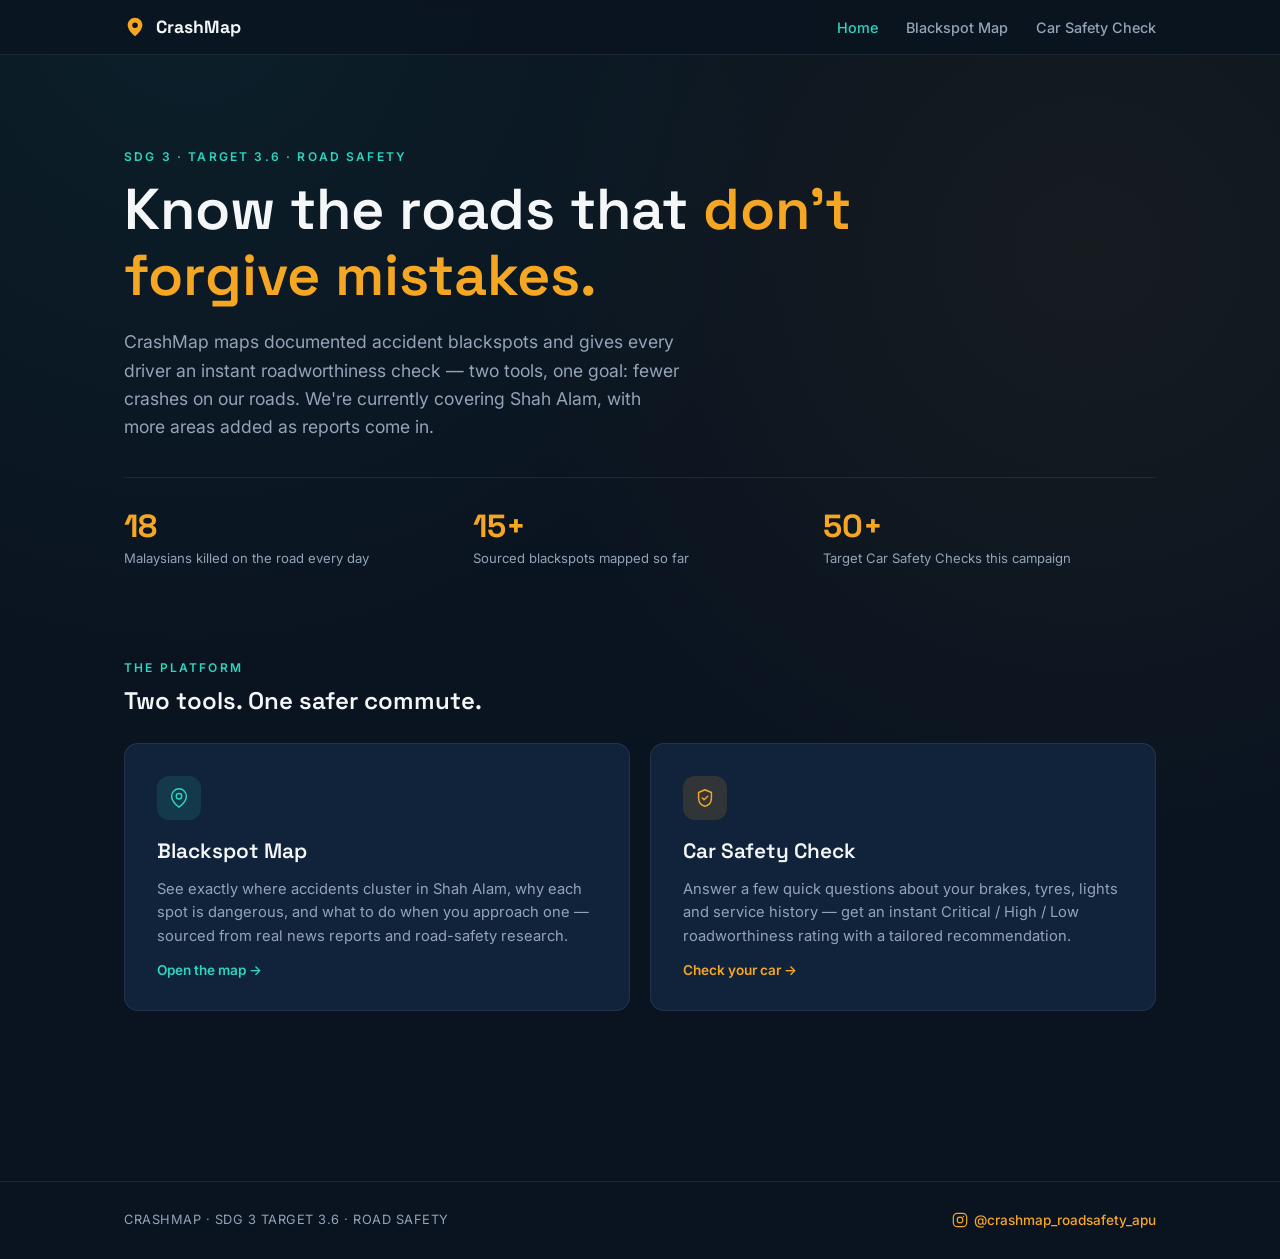
==== index.html @ d5e52fbe "style update for phone and description edit for map and index" ====
<!DOCTYPE html>
<html lang="en">
<head>
  <meta charset="UTF-8" />
  <meta name="viewport" content="width=device-width, initial-scale=1.0" />
  <title>CrashMap — Road Safety</title>
  <meta name="description" content="An interactive blackspot map and car safety check tool, built for UN SDG 3.6." />
  <link rel="icon" href="assets/images/favicon.svg" type="image/svg+xml" />
  <link rel="icon" href="assets/images/favicon.ico" sizes="any" />
  <link rel="apple-touch-icon" href="assets/images/favicon-180.png" />
  <meta property="og:type" content="website" />
  <meta property="og:title" content="CrashMap — Road Safety" />
  <meta property="og:description" content="An interactive blackspot map and instant car safety check. Know the roads that don't forgive mistakes." />
  <meta property="og:image" content="https://khaled-cr7.github.io/crashmap-website/assets/images/og-image.png" />
  <meta property="og:url" content="https://khaled-cr7.github.io/crashmap-website/" />
  <meta name="twitter:card" content="summary_large_image" />
  <link rel="stylesheet" href="css/style.css" />
</head>
<body>

  <header class="site-header">
    <div class="container">
      <a href="index.html" class="logo">
        <svg class="logo-pin" viewBox="0 0 24 24" fill="none" xmlns="http://www.w3.org/2000/svg">
          <path d="M12 2C7.6 2 4 5.6 4 10c0 6 8 12 8 12s8-6 8-12c0-4.4-3.6-8-8-8Z" fill="#f5a623"/>
          <circle cx="12" cy="10" r="3" fill="#0a1420"/>
        </svg>
        CrashMap
      </a>
      <nav class="site-nav">
        <a href="index.html" class="active">Home</a>
        <a href="map.html">Blackspot Map</a>
        <a href="safety-check.html">Car Safety Check</a>
      </nav>
    </div>
  </header>

  <main>
    <section class="hero">
      <div class="container">
        <span class="eyebrow">SDG 3 · Target 3.6 · Road Safety</span>
        <h1>Know the roads that <span class="accent">don't forgive mistakes.</span></h1>
        <p class="lede">
          CrashMap maps documented accident blackspots and gives every driver an instant
          roadworthiness check — two tools, one goal: fewer crashes on our roads.
          We're currently covering Shah Alam, with more areas added as reports come in.
        </p>

        <div class="stat-strip">
          <div>
            <div class="stat-num">18</div>
            <div class="stat-label">Malaysians killed on the road every day</div>
          </div>
          <div>
            <div class="stat-num">15+</div>
            <div class="stat-label">Sourced blackspots mapped so far</div>
          </div>
          <div>
            <div class="stat-num">50+</div>
            <div class="stat-label">Target Car Safety Checks this campaign</div>
          </div>
        </div>
      </div>
    </section>

    <section class="tools-section">
      <div class="container">
        <span class="eyebrow">The Platform</span>
        <h2>Two tools. One safer commute.</h2>

        <div class="tools-grid">
          <a href="map.html" class="tool-card">
            <div class="tool-icon">
              <svg width="22" height="22" viewBox="0 0 24 24" fill="none" xmlns="http://www.w3.org/2000/svg">
                <path d="M12 2C7.6 2 4 5.6 4 10c0 6 8 12 8 12s8-6 8-12c0-4.4-3.6-8-8-8Z" stroke="currentColor" stroke-width="1.6"/>
                <circle cx="12" cy="10" r="3" stroke="currentColor" stroke-width="1.6"/>
              </svg>
            </div>
            <h3>Blackspot Map</h3>
            <p>See exactly where accidents cluster in Shah Alam, why each spot is dangerous, and what to do when you approach one — sourced from real news reports and road-safety research.</p>
            <span class="tool-cta">Open the map →</span>
          </a>

          <a href="safety-check.html" class="tool-card">
            <div class="tool-icon">
              <svg width="22" height="22" viewBox="0 0 24 24" fill="none" xmlns="http://www.w3.org/2000/svg">
                <path d="M9 12l2 2 4-4" stroke="currentColor" stroke-width="1.6" stroke-linecap="round" stroke-linejoin="round"/>
                <path d="M12 3l7 3v6c0 4.5-3 8-7 9-4-1-7-4.5-7-9V6l7-3Z" stroke="currentColor" stroke-width="1.6" stroke-linejoin="round"/>
              </svg>
            </div>
            <h3>Car Safety Check</h3>
            <p>Answer a few quick questions about your brakes, tyres, lights and service history — get an instant Critical / High / Low roadworthiness rating with a tailored recommendation.</p>
            <span class="tool-cta">Check your car →</span>
          </a>
        </div>
      </div>
    </section>
  </main>

  <footer class="site-footer">
    <div class="container">
      <p>CrashMap · SDG 3 Target 3.6 · Road Safety</p>
      <a href="https://instagram.com/crashmap_roadsafety_apu" target="_blank" class="ig-link">
        <svg width="16" height="16" viewBox="0 0 24 24" fill="none" xmlns="http://www.w3.org/2000/svg">
          <rect x="2" y="2" width="20" height="20" rx="6" stroke="currentColor" stroke-width="1.8"/>
          <circle cx="12" cy="12" r="4.2" stroke="currentColor" stroke-width="1.8"/>
          <circle cx="17.2" cy="6.8" r="1.1" fill="currentColor"/>
        </svg>
        @crashmap_roadsafety_apu
      </a>
    </div>
  </footer>


</body>
</html>
---- css/style.css ----
/* ==========================================================================
   CrashMap — Shared Stylesheet
   Design system matches the CrashMap Instagram campaign & Project Plan deck:
   dark navy base, teal eyebrow/accent, amber highlight.
   ========================================================================== */

@import url('https://fonts.googleapis.com/css2?family=Space+Grotesk:wght@500;600;700&family=Inter:wght@400;500;600&display=swap');

:root {
  /* Colors */
  --color-bg: #0a1420;
  --color-bg-alt: #0d1b2e;
  --color-card: #10233b;
  --color-card-border: rgba(255, 255, 255, 0.08);
  --color-teal: #2dd4bf;
  --color-amber: #f5a623;
  --color-amber-dim: #c9871a;
  --color-text: #f4f6f8;
  --color-text-muted: #94a3b8;
  --color-critical: #ef4444;
  --color-high: #f5a623;
  --color-low: #2dd4bf;

  /* Type */
  --font-display: 'Space Grotesk', sans-serif;
  --font-body: 'Inter', sans-serif;

  /* Layout */
  --max-width: 1080px;
  --radius: 14px;
  --radius-sm: 8px;
}

* {
  box-sizing: border-box;
}

html {
  scroll-behavior: smooth;
}

body {
  margin: 0;
  font-family: var(--font-body);
  background:
    radial-gradient(circle at 15% 0%, rgba(45, 212, 191, 0.06), transparent 40%),
    radial-gradient(circle at 85% 20%, rgba(245, 166, 35, 0.05), transparent 40%),
    var(--color-bg);
  color: var(--color-text);
  min-height: 100vh;
  -webkit-font-smoothing: antialiased;
}

h1, h2, h3 {
  font-family: var(--font-display);
  font-weight: 600;
  line-height: 1.15;
  margin: 0;
}

p {
  line-height: 1.6;
  color: var(--color-text-muted);
}

a {
  color: inherit;
}

img {
  max-width: 100%;
  display: block;
}

.container {
  max-width: var(--max-width);
  margin: 0 auto;
  padding: 0 24px;
}

/* ---------- Eyebrow label (teal, tracked-out caps) ---------- */
.eyebrow {
  display: inline-block;
  font-family: var(--font-body);
  font-size: 0.75rem;
  font-weight: 600;
  letter-spacing: 0.18em;
  text-transform: uppercase;
  color: var(--color-teal);
  margin-bottom: 12px;
}

/* ---------- Header / Nav ---------- */
.site-header {
  border-bottom: 1px solid var(--color-card-border);
  position: sticky;
  top: 0;
  z-index: 50;
  background: rgba(10, 20, 32, 0.85);
  backdrop-filter: blur(10px);
}

.site-header .container {
  display: flex;
  align-items: center;
  justify-content: space-between;
  padding-top: 16px;
  padding-bottom: 16px;
}

.logo {
  display: flex;
  align-items: center;
  gap: 10px;
  font-family: var(--font-display);
  font-weight: 700;
  font-size: 1.1rem;
  text-decoration: none;
  color: var(--color-text);
}

.logo-pin {
  width: 22px;
  height: 22px;
  flex-shrink: 0;
}

nav.site-nav {
  display: flex;
  gap: 28px;
}

nav.site-nav a {
  font-size: 0.9rem;
  font-weight: 500;
  text-decoration: none;
  color: var(--color-text-muted);
  transition: color 0.2s ease;
}

nav.site-nav a:hover,
nav.site-nav a.active {
  color: var(--color-teal);
}

/* ---------- Buttons ---------- */
.btn {
  display: inline-flex;
  align-items: center;
  justify-content: center;
  gap: 8px;
  padding: 13px 26px;
  border-radius: 999px;
  font-family: var(--font-body);
  font-weight: 600;
  font-size: 0.95rem;
  text-decoration: none;
  border: none;
  cursor: pointer;
  transition: transform 0.15s ease, box-shadow 0.15s ease, background 0.15s ease;
}

.btn-primary {
  background: var(--color-amber);
  color: #1a1204;
}

.btn-primary:hover {
  background: #ffb733;
  transform: translateY(-1px);
  box-shadow: 0 8px 24px rgba(245, 166, 35, 0.25);
}

.btn-outline {
  background: transparent;
  color: var(--color-text);
  border: 1px solid var(--color-card-border);
}

.btn-outline:hover {
  border-color: var(--color-teal);
  color: var(--color-teal);
}

.btn-block {
  width: 100%;
}

/* ---------- Cards ---------- */
.card {
  background: var(--color-card);
  border: 1px solid var(--color-card-border);
  border-radius: var(--radius);
  padding: 28px;
}

/* ---------- Footer ---------- */
.site-footer {
  border-top: 1px solid var(--color-card-border);
  margin-top: 80px;
  padding: 28px 0;
}

.site-footer .container {
  display: flex;
  align-items: center;
  justify-content: space-between;
  flex-wrap: wrap;
  gap: 12px;
}

.site-footer p {
  font-size: 0.8rem;
  letter-spacing: 0.04em;
  color: var(--color-text-muted);
  margin: 0;
  text-transform: uppercase;
}

.site-footer a {
  color: var(--color-amber);
  text-decoration: none;
  font-size: 0.85rem;
  font-weight: 500;
}

/* ---------- Responsive ---------- */
@media (max-width: 640px) {
  .container {
    padding: 0 18px;
  }

  .site-header .container {
    flex-wrap: wrap;
    justify-content: center;
    row-gap: 14px;
  }

  .logo {
    width: 100%;
    justify-content: center;
  }

  nav.site-nav {
    width: 100%;
    justify-content: space-between;
    gap: 12px;
  }

  nav.site-nav a {
    font-size: 0.82rem;
  }

  .site-footer .container {
    justify-content: center;
    text-align: center;
  }
}

/* ==========================================================================
   Homepage-specific
   ========================================================================== */

.hero {
  padding: 90px 0 70px;
  text-align: left;
}

.hero h1 {
  font-size: clamp(2.4rem, 5vw, 3.6rem);
  max-width: 780px;
  margin-bottom: 20px;
}

.hero h1 .accent {
  color: var(--color-amber);
}

.hero p.lede {
  font-size: 1.1rem;
  max-width: 560px;
  margin-bottom: 36px;
}

.hero-actions {
  display: flex;
  gap: 14px;
  flex-wrap: wrap;
  margin-bottom: 56px;
}

.stat-strip {
  display: grid;
  grid-template-columns: repeat(3, 1fr);
  gap: 16px;
  border-top: 1px solid var(--color-card-border);
  padding-top: 28px;
}

.stat-strip .stat-num {
  font-family: var(--font-display);
  font-size: 2rem;
  font-weight: 700;
  color: var(--color-amber);
}

.stat-strip .stat-label {
  font-size: 0.82rem;
  color: var(--color-text-muted);
  margin-top: 4px;
}

/* ---------- Tool cards on homepage ---------- */
.tools-section {
  padding: 20px 0 90px;
}

.tools-grid {
  display: grid;
  grid-template-columns: 1fr 1fr;
  gap: 20px;
  margin-top: 28px;
}

.tool-card {
  background: var(--color-card);
  border: 1px solid var(--color-card-border);
  border-radius: var(--radius);
  padding: 32px;
  text-decoration: none;
  color: var(--color-text);
  display: flex;
  flex-direction: column;
  gap: 14px;
  transition: border-color 0.2s ease, transform 0.2s ease;
  position: relative;
  overflow: hidden;
}

.tool-card:hover {
  border-color: var(--color-teal);
  transform: translateY(-3px);
}

.tool-card .tool-icon {
  width: 44px;
  height: 44px;
  border-radius: 12px;
  display: flex;
  align-items: center;
  justify-content: center;
  background: rgba(45, 212, 191, 0.12);
  color: var(--color-teal);
  margin-bottom: 6px;
}

.tool-card:nth-child(2) .tool-icon {
  background: rgba(245, 166, 35, 0.14);
  color: var(--color-amber);
}

.tool-card h3 {
  font-size: 1.3rem;
}

.tool-card p {
  font-size: 0.92rem;
  margin: 0;
}

.tool-card .tool-cta {
  margin-top: auto;
  font-size: 0.85rem;
  font-weight: 600;
  color: var(--color-teal);
  display: flex;
  align-items: center;
  gap: 6px;
}

.tool-card:nth-child(2) .tool-cta {
  color: var(--color-amber);
}

@media (max-width: 720px) {
  .tools-grid {
    grid-template-columns: 1fr;
  }
  .stat-strip {
    grid-template-columns: 1fr 1fr;
    row-gap: 20px;
  }
}

/* ==========================================================================
   Map page-specific
   ========================================================================== */

.page-header {
  padding: 48px 0 28px;
}

.page-header h1 {
  font-size: clamp(1.9rem, 4vw, 2.6rem);
}

.page-header p.lede {
  max-width: 620px;
  margin-top: 12px;
}

.map-toolbar {
  display: flex;
  align-items: center;
  justify-content: space-between;
  flex-wrap: wrap;
  gap: 12px;
  margin-bottom: 18px;
}

.legend {
  display: flex;
  gap: 16px;
  flex-wrap: wrap;
}

.legend-item {
  display: flex;
  align-items: center;
  gap: 8px;
  font-size: 0.82rem;
  color: var(--color-text-muted);
}

.legend-dot {
  width: 10px;
  height: 10px;
  border-radius: 50%;
  flex-shrink: 0;
}

.legend-dot.critical { background: var(--color-critical); }
.legend-dot.high { background: var(--color-high); }
.legend-dot.low { background: var(--color-low); }

#map {
  width: 100%;
  height: 560px;
  border-radius: var(--radius);
  border: 1px solid var(--color-card-border);
  background: var(--color-card);
  margin-bottom: 20px;
}

.map-status {
  font-size: 0.85rem;
  color: var(--color-text-muted);
  margin-bottom: 20px;
}

.map-footer-actions {
  display: flex;
  justify-content: space-between;
  align-items: center;
  flex-wrap: wrap;
  gap: 16px;
  padding: 28px 0 60px;
  border-top: 1px solid var(--color-card-border);
  margin-top: 20px;
}

.map-footer-actions .hint {
  font-size: 0.85rem;
  color: var(--color-text-muted);
  max-width: 420px;
}

/* ---------- Leaflet popup theming ---------- */
.leaflet-popup-content-wrapper {
  background: var(--color-card);
  color: var(--color-text);
  border-radius: var(--radius-sm);
  border: 1px solid var(--color-card-border);
}

.leaflet-popup-tip {
  background: var(--color-card);
}

.leaflet-popup-content {
  margin: 14px 16px;
  font-family: var(--font-body);
}

.popup-title {
  font-family: var(--font-display);
  font-weight: 600;
  font-size: 0.98rem;
  margin-bottom: 6px;
}

.popup-severity {
  display: inline-block;
  font-size: 0.68rem;
  font-weight: 700;
  letter-spacing: 0.06em;
  text-transform: uppercase;
  padding: 2px 8px;
  border-radius: 999px;
  margin-bottom: 8px;
}

.popup-severity.critical { background: rgba(239,68,68,0.18); color: #fca5a5; }
.popup-severity.high { background: rgba(245,166,35,0.18); color: var(--color-amber); }
.popup-severity.low { background: rgba(45,212,191,0.18); color: var(--color-teal); }

.popup-cause {
  font-size: 0.85rem;
  color: var(--color-text-muted);
  margin-bottom: 8px;
}

.popup-tip {
  font-size: 0.82rem;
  border-top: 1px solid var(--color-card-border);
  padding-top: 8px;
  color: var(--color-text);
}

.popup-tip strong {
  color: var(--color-teal);
}

@media (max-width: 640px) {
  #map {
    height: 440px;
  }
}

/* ==========================================================================
   Safety Check page-specific
   ========================================================================== */

.sc-form {
  display: flex;
  flex-direction: column;
  gap: 28px;
  margin-top: 8px;
}

.sc-form.hidden {
  display: none;
}

.sc-question {
  background: var(--color-card);
  border: 1px solid var(--color-card-border);
  border-radius: var(--radius);
  padding: 26px 28px;
}

.sc-question legend {
  font-family: var(--font-display);
  font-weight: 600;
  font-size: 1rem;
  padding: 0 0 16px;
  color: var(--color-text);
}

.sc-options {
  display: flex;
  flex-direction: column;
  gap: 12px;
}

.sc-option {
  display: flex;
  align-items: center;
  gap: 10px;
  padding: 12px 16px;
  border-radius: var(--radius-sm);
  border: 1px solid var(--color-card-border);
  cursor: pointer;
  font-size: 0.92rem;
  transition: border-color 0.15s ease, background 0.15s ease;
}

.sc-option:hover {
  border-color: var(--color-teal);
}

.sc-option input[type="radio"] {
  accent-color: var(--color-teal);
  width: 16px;
  height: 16px;
  flex-shrink: 0;
}

.sc-option:has(input:checked) {
  border-color: var(--color-amber);
  background: rgba(245, 166, 35, 0.08);
}

.sc-submit-row {
  margin-top: 6px;
}

.sc-error {
  color: #fca5a5;
  font-size: 0.85rem;
  margin-top: -8px;
  display: none;
}

.sc-error.visible {
  display: block;
}

/* ---------- Result card ---------- */
.sc-result {
  display: none;
  margin-top: 28px;
  text-align: center;
  padding: 40px 28px;
}

.sc-result.visible {
  display: block;
}

.sc-result .rating-badge {
  display: inline-block;
  font-family: var(--font-display);
  font-size: 2.2rem;
  font-weight: 700;
  padding: 10px 28px;
  border-radius: 999px;
  margin-bottom: 18px;
}

.rating-badge.critical { background: rgba(239,68,68,0.15); color: #fca5a5; }
.rating-badge.high { background: rgba(245,166,35,0.15); color: var(--color-amber); }
.rating-badge.low { background: rgba(45,212,191,0.15); color: var(--color-teal); }

.sc-result .rating-label {
  font-size: 0.8rem;
  letter-spacing: 0.1em;
  text-transform: uppercase;
  color: var(--color-text-muted);
  margin-bottom: 6px;
}

.sc-result .recommendation {
  max-width: 480px;
  margin: 0 auto 24px;
  font-size: 0.98rem;
  color: var(--color-text);
}

.sc-retry {
  margin-top: 4px;
}

.sc-status {
  font-size: 0.78rem;
  color: var(--color-text-muted);
  margin-top: 18px;
}

/* ---------- Instagram link (footer) ---------- */
.ig-link {
  display: inline-flex;
  align-items: center;
  gap: 6px;
}
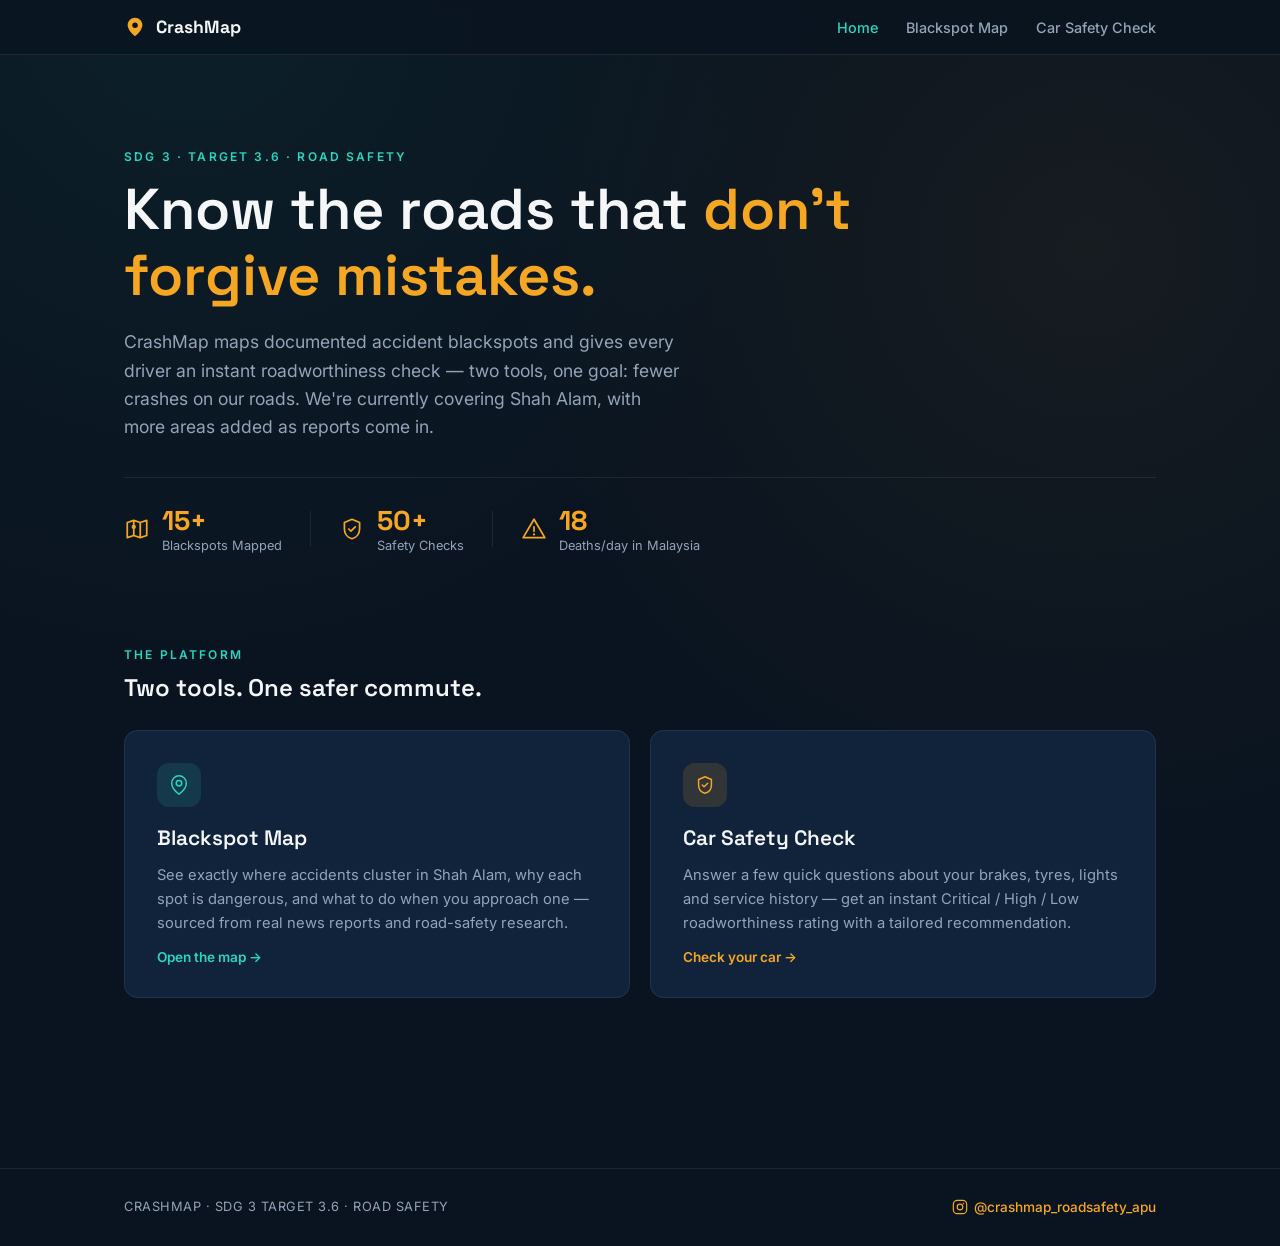
==== commit c0812904: "small update to index" ====
--- a/index.html
+++ b/index.html
@@ -11,10 +11,10 @@
   <meta property="og:type" content="website" />
   <meta property="og:title" content="CrashMap — Road Safety" />
   <meta property="og:description" content="An interactive blackspot map and instant car safety check. Know the roads that don't forgive mistakes." />
-  <meta property="og:image" content="https://khaled-cr7.github.io/crashmap-website/assets/images/og-image.png" />
+  <meta property="og:image" content="https://khaled-cr7.github.io/crashmap-website/assets/images/og-image.png?v=1.0" />
   <meta property="og:url" content="https://khaled-cr7.github.io/crashmap-website/" />
   <meta name="twitter:card" content="summary_large_image" />
-  <link rel="stylesheet" href="css/style.css" />
+  <link rel="stylesheet" href="css/style.css?v=1.3" />
 </head>
 <body>
 
@@ -47,17 +47,43 @@
         </p>
 
         <div class="stat-strip">
-          <div>
-            <div class="stat-num">18</div>
-            <div class="stat-label">Malaysians killed on the road every day</div>
+          <div class="stat-item">
+            <svg class="stat-icon" width="26" height="26" viewBox="0 0 24 24" fill="none" xmlns="http://www.w3.org/2000/svg">
+              <path d="M9 4L3 6v14l6-2 6 2 6-2V4l-6 2-6-2Z" stroke="currentColor" stroke-width="1.6" stroke-linejoin="round"/>
+              <path d="M9 4v14M15 6v14" stroke="currentColor" stroke-width="1.6"/>
+              <circle cx="9" cy="10" r="2" fill="currentColor"/>
+            </svg>
+            <div class="stat-text">
+              <div class="stat-num">15+</div>
+              <div class="stat-label">Blackspots Mapped</div>
+            </div>
           </div>
-          <div>
-            <div class="stat-num">15+</div>
-            <div class="stat-label">Sourced blackspots mapped so far</div>
+
+          <div class="stat-divider"></div>
+
+          <div class="stat-item">
+            <svg class="stat-icon" width="26" height="26" viewBox="0 0 24 24" fill="none" xmlns="http://www.w3.org/2000/svg">
+              <path d="M12 3l7 3v6c0 4.5-3 8-7 9-4-1-7-4.5-7-9V6l7-3Z" stroke="currentColor" stroke-width="1.6" stroke-linejoin="round"/>
+              <path d="M9 12l2 2 4-4" stroke="currentColor" stroke-width="1.6" stroke-linecap="round" stroke-linejoin="round"/>
+            </svg>
+            <div class="stat-text">
+              <div class="stat-num">50+</div>
+              <div class="stat-label">Safety Checks</div>
+            </div>
           </div>
-          <div>
-            <div class="stat-num">50+</div>
-            <div class="stat-label">Target Car Safety Checks this campaign</div>
+
+          <div class="stat-divider"></div>
+
+          <div class="stat-item">
+            <svg class="stat-icon" width="26" height="26" viewBox="0 0 24 24" fill="none" xmlns="http://www.w3.org/2000/svg">
+              <path d="M12 3L2 20h20L12 3Z" stroke="currentColor" stroke-width="1.6" stroke-linejoin="round"/>
+              <path d="M12 10v4" stroke="currentColor" stroke-width="1.6" stroke-linecap="round"/>
+              <circle cx="12" cy="17" r="1" fill="currentColor"/>
+            </svg>
+            <div class="stat-text">
+              <div class="stat-num">18</div>
+              <div class="stat-label">Deaths/day in Malaysia</div>
+            </div>
           </div>
         </div>
       </div>
@@ -110,7 +136,5 @@
       </a>
     </div>
   </footer>
-
-
 </body>
 </html>
--- a/css/style.css
+++ b/css/style.css
@@ -7,7 +7,6 @@
 @import url('https://fonts.googleapis.com/css2?family=Space+Grotesk:wght@500;600;700&family=Inter:wght@400;500;600&display=swap');
 
 :root {
-  /* Colors */
   --color-bg: #0a1420;
   --color-bg-alt: #0d1b2e;
   --color-card: #10233b;
@@ -21,11 +20,9 @@
   --color-high: #f5a623;
   --color-low: #2dd4bf;
 
-  /* Type */
   --font-display: 'Space Grotesk', sans-serif;
   --font-body: 'Inter', sans-serif;
 
-  /* Layout */
   --max-width: 1080px;
   --radius: 14px;
   --radius-sm: 8px;
@@ -78,7 +75,7 @@
   padding: 0 24px;
 }
 
-/* ---------- Eyebrow label (teal, tracked-out caps) ---------- */
+/* ---------- Eyebrow label ---------- */
 .eyebrow {
   display: inline-block;
   font-family: var(--font-body);
@@ -224,36 +221,40 @@
   font-weight: 500;
 }
 
-/* ---------- Responsive ---------- */
+/* ---------- Responsive: shared header/footer ---------- */
 @media (max-width: 640px) {
+  .site-header .container {
+    flex-direction: column;
+    gap: 16px;
+    align-items: center;
+    padding-top: 14px;
+    padding-bottom: 14px;
+  }
+
+  nav.site-nav {
+    display: flex;
+    flex-direction: column;
+    align-items: center;
+    gap: 12px;
+    width: 100%;
+  }
+
+  nav.site-nav a {
+    font-size: 0.95rem;
+    text-align: center;
+    width: 100%;
+    padding: 4px 0;
+  }
+
+  .site-footer .container {
+    flex-direction: column;
+    align-items: center;
+    text-align: center;
+    gap: 10px;
+  }
+
   .container {
-    padding: 0 18px;
-  }
-
-  .site-header .container {
-    flex-wrap: wrap;
-    justify-content: center;
-    row-gap: 14px;
-  }
-
-  .logo {
-    width: 100%;
-    justify-content: center;
-  }
-
-  nav.site-nav {
-    width: 100%;
-    justify-content: space-between;
-    gap: 12px;
-  }
-
-  nav.site-nav a {
-    font-size: 0.82rem;
-  }
-
-  .site-footer .container {
-    justify-content: center;
-    text-align: center;
+    padding: 0 16px;
   }
 }
 
@@ -282,32 +283,62 @@
   margin-bottom: 36px;
 }
 
-.hero-actions {
-  display: flex;
-  gap: 14px;
+/* ---------- Stat strip (icon + number + label) ---------- */
+.stat-strip {
+  display: flex;
+  align-items: center;
+  gap: 28px;
   flex-wrap: wrap;
-  margin-bottom: 56px;
-}
-
-.stat-strip {
-  display: grid;
-  grid-template-columns: repeat(3, 1fr);
-  gap: 16px;
   border-top: 1px solid var(--color-card-border);
   padding-top: 28px;
 }
 
-.stat-strip .stat-num {
+.stat-item {
+  display: flex;
+  align-items: center;
+  gap: 12px;
+}
+
+.stat-icon {
+  color: var(--color-amber);
+  flex-shrink: 0;
+}
+
+.stat-text {
+  display: flex;
+  flex-direction: column;
+}
+
+.stat-num {
   font-family: var(--font-display);
-  font-size: 2rem;
+  font-size: 1.7rem;
   font-weight: 700;
   color: var(--color-amber);
-}
-
-.stat-strip .stat-label {
-  font-size: 0.82rem;
-  color: var(--color-text-muted);
-  margin-top: 4px;
+  line-height: 1.1;
+}
+
+.stat-label {
+  font-size: 0.8rem;
+  color: var(--color-text-muted);
+  margin-top: 2px;
+}
+
+.stat-divider {
+  width: 1px;
+  height: 36px;
+  background: var(--color-card-border);
+}
+
+@media (max-width: 640px) {
+  .stat-strip {
+    gap: 18px;
+  }
+  .stat-divider {
+    display: none;
+  }
+  .stat-item {
+    width: 100%;
+  }
 }
 
 /* ---------- Tool cards on homepage ---------- */
@@ -385,10 +416,6 @@
 @media (max-width: 720px) {
   .tools-grid {
     grid-template-columns: 1fr;
-  }
-  .stat-strip {
-    grid-template-columns: 1fr 1fr;
-    row-gap: 20px;
   }
 }
 
@@ -544,7 +571,7 @@
 .sc-form {
   display: flex;
   flex-direction: column;
-  gap: 28px;
+  gap: 20px;
   margin-top: 8px;
 }
 
@@ -556,15 +583,20 @@
   background: var(--color-card);
   border: 1px solid var(--color-card-border);
   border-radius: var(--radius);
-  padding: 26px 28px;
-}
-
-.sc-question legend {
+  padding: 20px 24px;
+  margin: 0;
+  min-width: 0;
+}
+
+.sc-question-title {
+  display: block;
   font-family: var(--font-display);
   font-weight: 600;
   font-size: 1rem;
-  padding: 0 0 16px;
-  color: var(--color-text);
+  padding: 0;
+  margin: 0 0 16px 0;
+  width: 100%;
+  float: none;
 }
 
 .sc-options {
@@ -577,7 +609,7 @@
   display: flex;
   align-items: center;
   gap: 10px;
-  padding: 12px 16px;
+  padding: 10px 14px;
   border-radius: var(--radius-sm);
   border: 1px solid var(--color-card-border);
   cursor: pointer;
